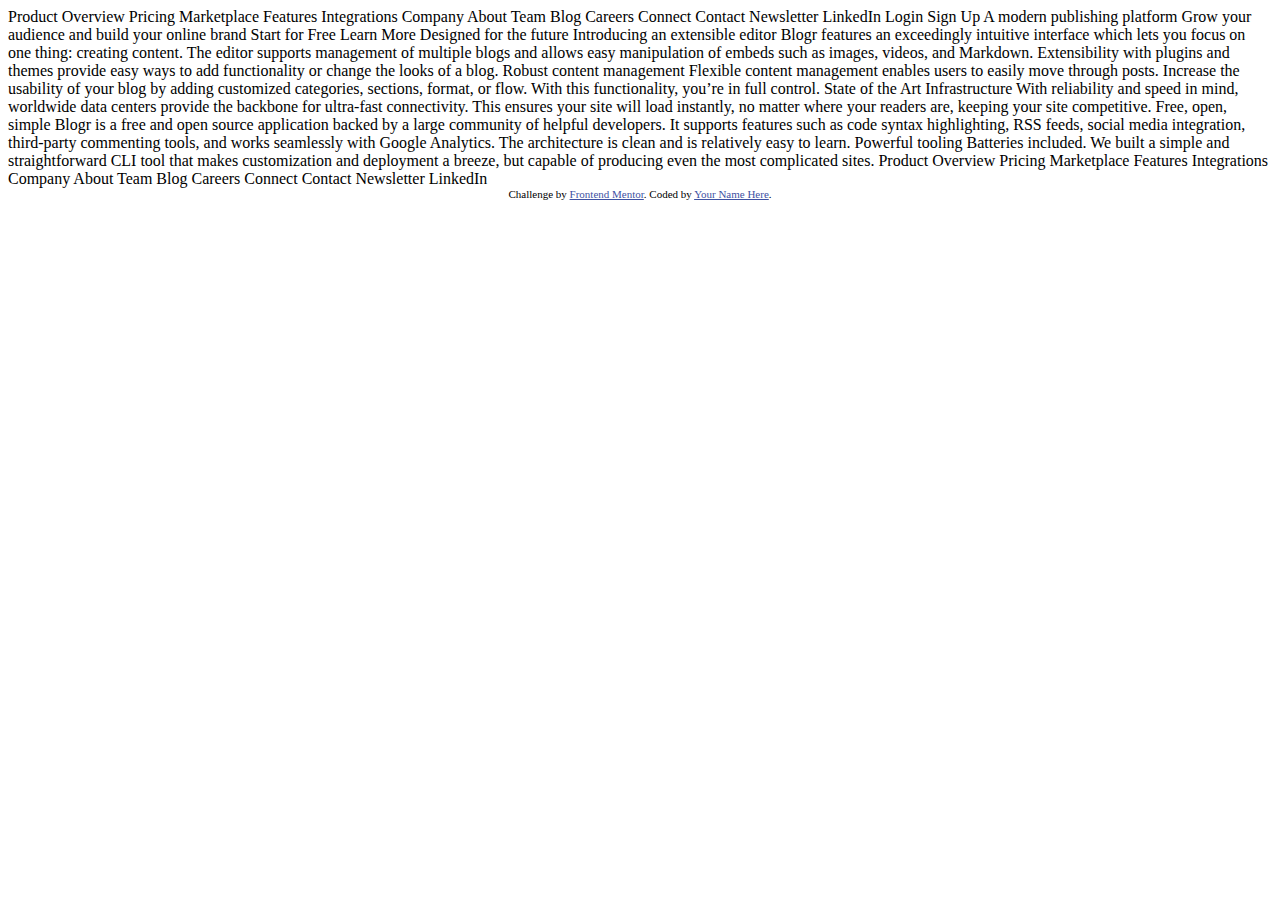
==== index.html @ 07441220 "Initial commit" ====
<!DOCTYPE html>
<html lang="en">
<head>
  <meta charset="UTF-8">
  <meta name="viewport" content="width=device-width, initial-scale=1.0"> <!-- displays site properly based on user's device -->

  <link rel="icon" type="image/png" sizes="32x32" href="./images/favicon-32x32.png">
  
  <title>Frontend Mentor | [Blogr]</title>

  <!-- Feel free to remove these styles or customise in your own stylesheet 👍 -->
  <style>
    .attribution { font-size: 11px; text-align: center; }
    .attribution a { color: hsl(228, 45%, 44%); }
  </style>
</head>
<body>
  Product

  Overview
  Pricing
  Marketplace
  Features
  Integrations

  Company

  About
  Team
  Blog
  Careers

  Connect

  Contact
  Newsletter
  LinkedIn

  Login
  Sign Up

  A modern publishing platform
  Grow your audience and build your online brand

  Start for Free
  Learn More

  Designed for the future

  Introducing an extensible editor
  Blogr features an exceedingly intuitive interface which lets you focus on one thing: creating content. 
  The editor supports management of multiple blogs and allows easy manipulation of embeds such as images, 
  videos, and Markdown. Extensibility with plugins and themes provide easy ways to add functionality or 
  change the looks of a blog.

  Robust content management
  Flexible content management enables users to easily move through posts. Increase the usability of your blog 
  by adding customized categories, sections, format, or flow. With this functionality, you’re in full control.

  State of the Art Infrastructure
  With reliability and speed in mind, worldwide data centers provide the backbone for ultra-fast connectivity. 
  This ensures your site will load instantly, no matter where your readers are, keeping your site competitive.

  Free, open, simple
  Blogr is a free and open source application backed by a large community of helpful developers. It supports 
  features such as code syntax highlighting, RSS feeds, social media integration, third-party commenting tools, 
  and works seamlessly with Google Analytics. The architecture is clean and is relatively easy to learn.

  Powerful tooling
  Batteries included. We built a simple and straightforward CLI tool that makes customization and deployment a breeze, but
  capable of producing even the most complicated sites.

  Product

  Overview
  Pricing
  Marketplace
  Features
  Integrations

  Company

  About
  Team
  Blog
  Careers

  Connect
  
  Contact
  Newsletter
  LinkedIn

  <div class="attribution">
    Challenge by <a href="https://www.frontendmentor.io?ref=challenge" target="_blank">Frontend Mentor</a>. 
    Coded by <a href="#">Your Name Here</a>.
  </div>
</body>
</html>
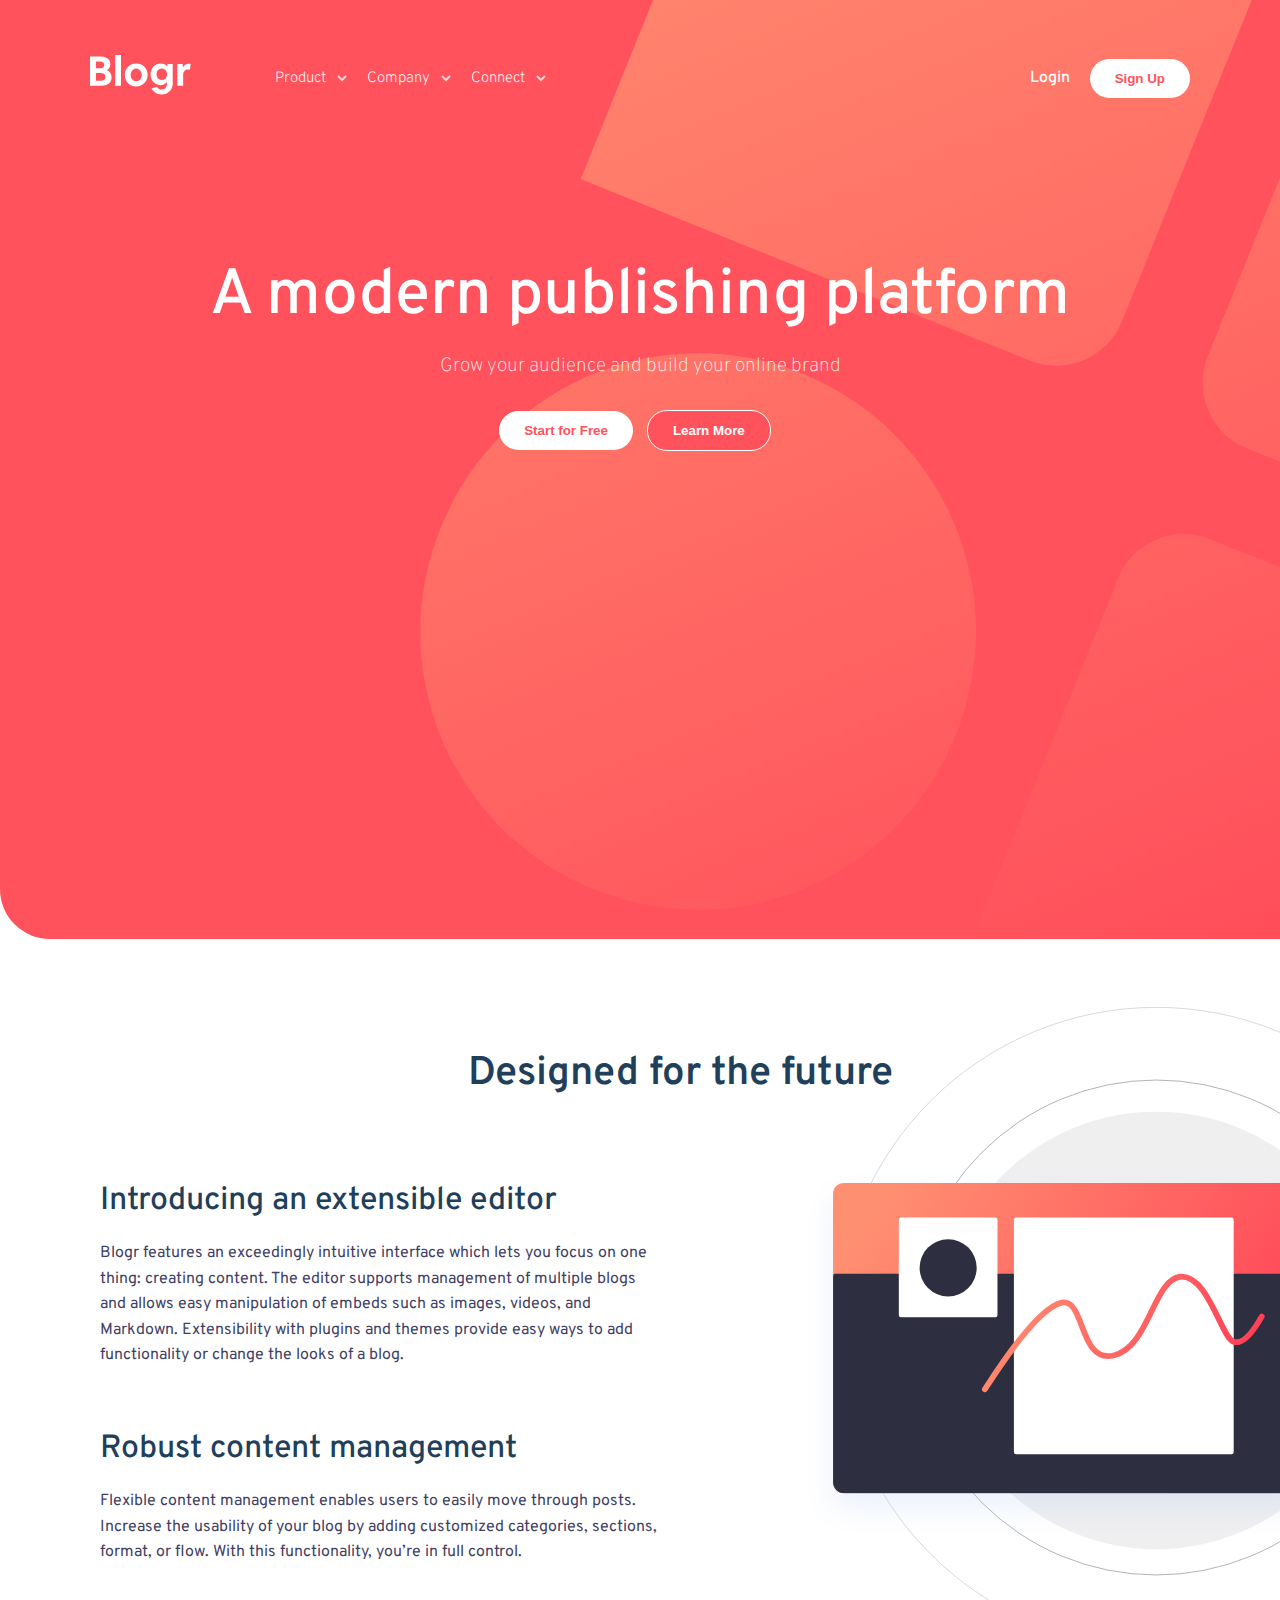
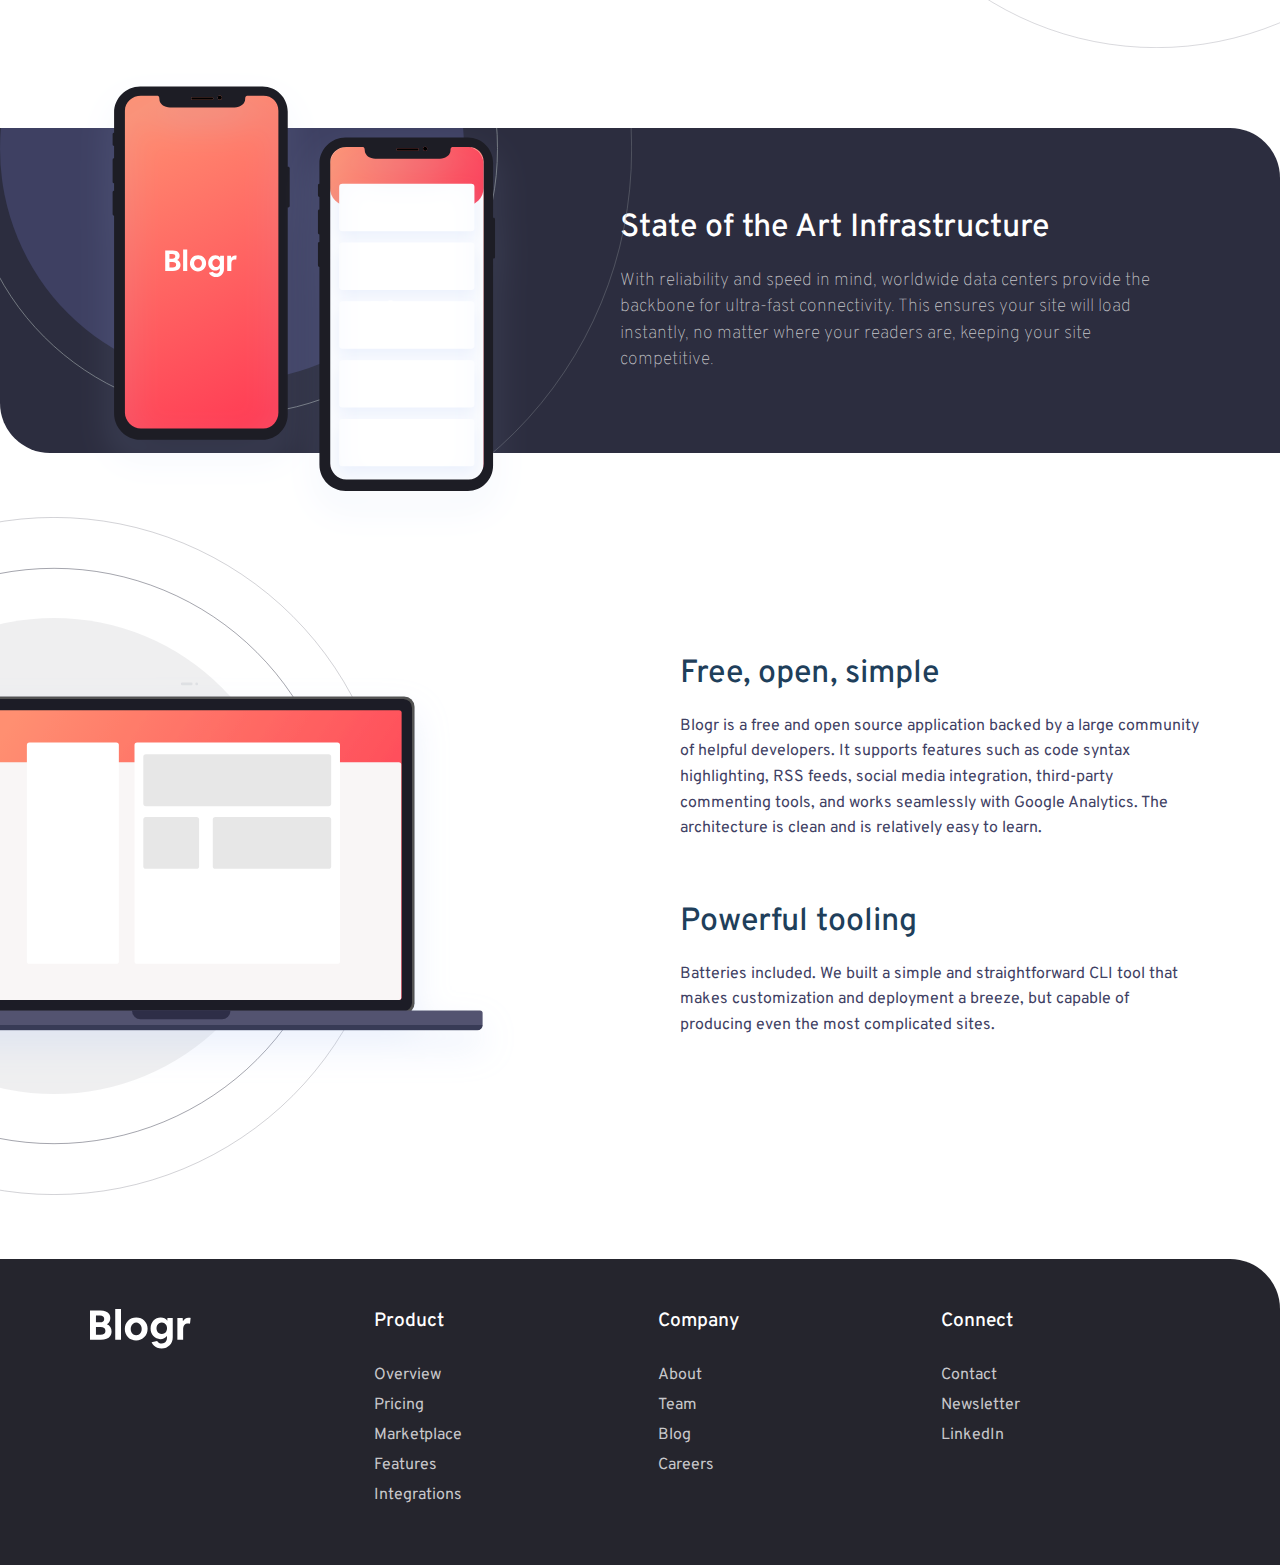
==== commit 64074381: "Rename home.html to index.html" ====
--- a/index.html
+++ b/index.html
@@ -1,99 +1,228 @@
 <!DOCTYPE html>
 <html lang="en">
+
 <head>
-  <meta charset="UTF-8">
-  <meta name="viewport" content="width=device-width, initial-scale=1.0"> <!-- displays site properly based on user's device -->
-
-  <link rel="icon" type="image/png" sizes="32x32" href="./images/favicon-32x32.png">
-  
-  <title>Frontend Mentor | [Blogr]</title>
-
-  <!-- Feel free to remove these styles or customise in your own stylesheet 👍 -->
-  <style>
-    .attribution { font-size: 11px; text-align: center; }
-    .attribution a { color: hsl(228, 45%, 44%); }
-  </style>
+    <meta charset="UTF-8">
+    <meta name="viewport" content="width=device-width, initial-scale=1.0">
+    <title>Document</title>
+    <link rel="stylesheet" href="style.css">
 </head>
+
 <body>
-  Product
-
-  Overview
-  Pricing
-  Marketplace
-  Features
-  Integrations
-
-  Company
-
-  About
-  Team
-  Blog
-  Careers
-
-  Connect
-
-  Contact
-  Newsletter
-  LinkedIn
-
-  Login
-  Sign Up
-
-  A modern publishing platform
-  Grow your audience and build your online brand
-
-  Start for Free
-  Learn More
-
-  Designed for the future
-
-  Introducing an extensible editor
-  Blogr features an exceedingly intuitive interface which lets you focus on one thing: creating content. 
-  The editor supports management of multiple blogs and allows easy manipulation of embeds such as images, 
-  videos, and Markdown. Extensibility with plugins and themes provide easy ways to add functionality or 
-  change the looks of a blog.
-
-  Robust content management
-  Flexible content management enables users to easily move through posts. Increase the usability of your blog 
-  by adding customized categories, sections, format, or flow. With this functionality, you’re in full control.
-
-  State of the Art Infrastructure
-  With reliability and speed in mind, worldwide data centers provide the backbone for ultra-fast connectivity. 
-  This ensures your site will load instantly, no matter where your readers are, keeping your site competitive.
-
-  Free, open, simple
-  Blogr is a free and open source application backed by a large community of helpful developers. It supports 
-  features such as code syntax highlighting, RSS feeds, social media integration, third-party commenting tools, 
-  and works seamlessly with Google Analytics. The architecture is clean and is relatively easy to learn.
-
-  Powerful tooling
-  Batteries included. We built a simple and straightforward CLI tool that makes customization and deployment a breeze, but
-  capable of producing even the most complicated sites.
-
-  Product
-
-  Overview
-  Pricing
-  Marketplace
-  Features
-  Integrations
-
-  Company
-
-  About
-  Team
-  Blog
-  Careers
-
-  Connect
-  
-  Contact
-  Newsletter
-  LinkedIn
-
-  <div class="attribution">
-    Challenge by <a href="https://www.frontendmentor.io?ref=challenge" target="_blank">Frontend Mentor</a>. 
-    Coded by <a href="#">Your Name Here</a>.
-  </div>
+
+<!-- Navbar and Hero Section -->
+    <div class="hero-img">
+
+        <!-- Navbar  -->
+        <header class="header">
+            <nav class="container1">
+                <div class="nav">
+
+                    <!-- logo -->
+                    <div class="logo">
+                        <img src="./images/logo.svg" alt="Logo" class="logo-img">
+                    </div>
+
+
+                    <!-- Navigation links -->
+                    <div class="nav-links">
+                        <ul class="nav-list">
+                            <li class="nav-item">Product <img src="./images/icon-arrow-light.svg" alt="Arrow"></li>
+                            <li class="nav-item">Company <img src="./images/icon-arrow-light.svg" alt="Arrow"></li>
+                            <li class="nav-item">Connect <img src="./images/icon-arrow-light.svg" alt="Arrow"></li>
+                        </ul>
+                    </div>
+
+                    <!-- Auth button -->
+                    <div class="auth-btn">
+                        <p class="login-text">Login</p>
+                        <button class="btn" type="submit">Sign Up</button>
+                    </div>
+
+
+                </div>
+                 <!-- Menu icon -->
+                 <div class="hamburger">
+                    <div class="hamburger-logo">
+                        <img src="./images/logo.svg" alt="">
+                    </div>
+                    <div class="hamburger-icon">
+                        <img src="./images/icon-hamburger.svg" alt="">
+                    </div>
+                </div>
+            </nav>
+        </header>
+
+        <!-- Hero Section -->
+        <section>
+            <div class="hero">
+                <div class="container1">
+                    <div class="hero-part">
+                        <h1>A modern publishing platform</h1>
+                        <p>Grow your audience and build your online brand</p>
+                    </div>
+                    <div class="btn-hero">
+                        <button class="btn" type="submit">Start for Free</button>
+                        <button class="btn-learn" type="submit">Learn More</button>
+                    </div>
+                </div>
+            </div>
+        </section>
+    </div>
+
+    <!-- Design Section -->
+    <section>
+        <div class="design">
+            <div class="container2">
+                <div class="design-main">
+                    <h1>Designed for the future</h1>
+                    <div class="design-part">
+
+                        <!-- Left Part -->
+                        <div class="design-left">
+                            <h2>Introducing an extensible editor</h2>
+                            <p> Blogr features an exceedingly intuitive interface which lets you focus on one thing:
+                                creating content.
+                                The editor supports management of multiple blogs and allows easy manipulation of embeds
+                                such
+                                as images,
+                                videos, and Markdown. Extensibility with plugins and themes provide easy ways to add
+                                functionality or
+                                change the looks of a blog.</p>
+                            <br>
+                            <br>
+                            <h2>Robust content management</h2>
+                            <p>Flexible content management enables users to easily move through posts. Increase the
+                                usability of your blog
+                                by adding customized categories, sections, format, or flow. With this functionality,
+                                you’re
+                                in full control.</p>
+                        </div>
+
+                        <!-- Right Part -->
+                        <div class="design-right">
+                            <img class="design-right-desktop" src="./images/illustration-editor-desktop.svg" alt="">
+                            <img class="design-right-mobile" src="./images/illustration-editor-mobile.svg" alt="">
+                        </div>
+
+                    </div>
+                </div>
+            </div>
+        </div>
+    </section>
+
+    <!-- Infra Section -->
+    <section class="section-infra">
+        <div class="infra">
+            <div class="container">
+                <div class="infra-part">
+
+                    <div class="infra-img2">
+                        <img src="./images/illustration-phones.svg" alt="">
+                    </div>
+                    <div class="infra-left">
+                        <div class="infra-img1">
+                            <img src="./images/bg-pattern-circles.svg" alt="">
+                        </div>
+                    </div>
+
+                    <div class="infra-right">
+                        <h1>State of the Art Infrastructure</h1>
+                        <p>With reliability and speed in mind, worldwide data centers provide the backbone for
+                            ultra-fast
+                            connectivity. This ensures your site will load instantly, no matter where your readers are,
+                            keeping your site competitive.</p>
+                    </div>
+                </div>
+            </div>
+        </div>
+    </section>
+
+    <!-- Design1 Section -->
+    <section>
+        <div class="design1">
+            <div class="container2">
+                <div class="design-main1">
+                   
+                    <div class="design-part1">
+
+                        <!-- Left Part -->
+                        <div class="design-left1">
+                            <img class="design-left1-desktop" src="./images/illustration-laptop-desktop.svg" alt="">
+                            <img class="design-left1-mobile" src="./images/illustration-laptop-mobile.svg" alt="">
+                        </div>
+
+                        <!-- Right Part -->
+                        <div class="design-right1">
+                            <h2>Free, open, simple</h2>
+                            <p>Blogr is a free and open source application backed by a large community of helpful
+                                developers. It supports
+                                features such as code syntax highlighting, RSS feeds, social media integration,
+                                third-party commenting tools,
+                                and works seamlessly with Google Analytics. The architecture is clean and is relatively
+                                easy to learn.</p>
+                            <br>
+                            <br>
+                            <h2>Powerful tooling</h2>
+                            <p>Batteries included. We built a simple and straightforward CLI tool that makes
+                                customization and deployment a breeze, but
+                                capable of producing even the most complicated sites.</p>
+                        </div>
+                        
+                    </div>
+                </div>
+            </div>
+        </div>
+    </section>
+
+    <!-- footer section -->
+    <footer class="footer">
+        <div class="container1">
+            <div class="footer-part">
+
+                <!-- Logo -->
+                <div class="footer-brand">
+                    <a class="navbar-brand text-white" href="#"><img src="./images/logo.svg" alt="Logo"></a>
+                </div>
+
+                <!-- Product links -->
+                <div class="footer-links">
+                    <h5 class="footer-title">Product</h5>
+                    <ul class="footer-list">
+                        <li><a href="#" class="footer-link">Overview</a></li>
+                        <li><a href="#" class="footer-link">Pricing</a></li>
+                        <li><a href="#" class="footer-link">Marketplace</a></li>
+                        <li><a href="#" class="footer-link">Features</a></li>
+                        <li><a href="#" class="footer-link">Integrations</a></li>
+                    </ul>
+                </div>
+
+                <!-- Company links -->
+                <div class="footer-company">
+                    <h5 class="footer-title">Company</h5>
+                    <ul class="footer-list">
+                        <li><a href="#" class="footer-link">About</a></li>
+                        <li><a href="#" class="footer-link">Team</a></li>
+                        <li><a href="#" class="footer-link">Blog</a></li>
+                        <li><a href="#" class="footer-link">Careers</a></li>
+                    </ul>
+                </div>
+
+                <!-- Connect links -->
+                <div class="footer-connect">
+                    <h5 class="footer-title">Connect</h5>
+                    <ul class="footer-list">
+                        <li><a href="#" class="footer-link">Contact</a></li>
+                        <li><a href="#" class="footer-link">Newsletter</a></li>
+                        <li><a href="#" class="footer-link">LinkedIn</a></li>
+                    </ul>
+                </div>
+
+            </div>
+        </div>
+    </footer>
+
+
 </body>
-</html>+
+</html>
--- a/style.css
+++ b/style.css
@@ -0,0 +1,923 @@
+@import url('https://fonts.googleapis.com/css2?family=Overpass:ital,wght@0,100..900;1,100..900&family=Ubuntu:ital,wght@0,300;0,400;0,500;0,700;1,300;1,400;1,500;1,700&display=swap');
+
+* {
+    margin: 0;
+    padding: 0;
+    box-sizing: border-box;
+}
+
+:root {
+
+    /* font family */
+    --primary-font: "Overpass", serif;
+    --secondary-font: "Ubuntu", serif;
+
+    /* Primary colors   */
+    --primary-light-red: hsl(356, 100%, 66%);
+    /* Light red (CTA text) */
+    --secondary-red: hsl(355, 100%, 74%);
+    /* Very light red (CTA hover background) */
+    --dark-blue: hsl(208, 49%, 24%);
+    /* Very dark blue (headings) */
+
+    /* Neutral colors */
+    --neutral-white: hsl(0, 0%, 100%);
+    /* White (text) */
+    --grayish-blue: hsl(240, 2%, 79%);
+    /* Grayish blue (footer text) */
+    --dark-grayish-blue: hsl(207, 13%, 34%);
+    /* Very dark grayish blue (body copy)  */
+    --dark-black-blue: hsl(240, 10%, 16%);
+    /* Very dark black blue (footer background) */
+
+    /* colors */
+    /* Background gradient - Intro/CTA mobile nav */
+    --gradient-red: hsl(13, 100%, 72%);
+    /* Very light red */
+    --gradiant-light-red: hsl(353, 100%, 62%);
+    /* Light red */
+
+    /* Background gradient - body */
+    --bg-gradiant-gray-blue: hsl(237, 17%, 21%);
+    /* Very dark gray blue */
+    --bg-gradiant-desaturated-blue: hsl(237, 23%, 32%);
+    /* Very dark desaturated blue */
+
+}
+
+html,
+body {
+    font-family: var(--primary-font);
+    font-size: 16px;
+}
+
+.hero-img {
+    background-image: url(./images/bg-pattern-intro-desktop.svg);
+    background-repeat: no-repeat;
+    background-position: left;
+    background-attachment: fixed;
+    background-size: 140rem;
+    background-color: var(--primary-light-red);
+    border-bottom-left-radius: 50px;
+}
+
+
+/* ------------------ Navbar ----------------- */
+
+
+.container1 {
+    padding: 20px 40px;
+}
+
+
+.nav {
+    display: flex;
+    justify-content: space-between;
+    align-items: center;
+    padding: 35px 50px;
+}
+
+
+.logo-img {
+    height: 40px;
+}
+
+
+.nav-links {
+    display: flex;
+    align-items: center;
+    margin-left: -25rem;
+}
+
+.nav-list {
+    display: flex;
+    list-style: none;
+    gap: 20px;
+    color: var(--neutral-white);
+}
+
+.nav-item {
+    position: relative;
+    font-size: 15px;
+    font-weight: 200;
+    cursor: pointer;
+    padding: 10px 0;
+}
+
+.nav-item img {
+    margin-left: 8px;
+    transition: transform 0.3s ease;
+}
+
+.nav-item:hover img {
+    transform: rotate(180deg);
+}
+
+.nav-item:hover {
+    text-decoration: underline;
+}
+
+
+.auth-btn {
+    display: flex;
+    align-items: center;
+    gap: 20px;
+}
+
+.login-text {
+    font-size: 1rem;
+    font-weight: 500;
+    cursor: pointer;
+    color: var(--neutral-white);
+}
+
+.login-text:hover {
+    text-decoration: underline;
+}
+
+.btn {
+    padding: 12px 25px;
+    background-color: var(--neutral-white);
+    color: var(--primary-light-red);
+    border: none;
+    border-radius: 20px;
+    font-weight: 600;
+    cursor: pointer;
+    transition: background-color 0.3s ease;
+}
+
+.btn:hover {
+    background-color: var(--secondary-red);
+    color: var(--neutral-white);
+}
+
+
+/* ------------------ Hero section --------------------- */
+
+.hero {
+    width: 100vw;
+    height: 87vh;
+    padding-top: 5rem;
+    text-align: center;
+}
+
+.hero-part {
+    color: var(--neutral-white);
+}
+
+.hero-part h1 {
+    font-size: 4rem;
+    font-weight: 500;
+}
+
+.hero-part p {
+    margin-top: 1rem;
+    font-size: 1.2rem;
+    font-weight: 100;
+}
+
+.btn-hero {
+    margin-top: 2rem;
+}
+
+.btn-learn {
+    padding: 12px 25px;
+    margin: 0 10px;
+    background-color: var(--primary-light-red);
+    color: var(--neutral-white);
+    border: 1px solid var(--neutral-white);
+    border-radius: 20px;
+    font-weight: 600;
+    cursor: pointer;
+    transition: background-color 0.3s ease;
+}
+
+.btn-learn:hover {
+    background-color: var(--neutral-white);
+    color: var(--primary-light-red);
+}
+
+
+
+/* --------------- Design Section ----------------- */
+
+.container2 {
+    width: 100%;
+}
+
+
+.design-main {
+    text-align: center;
+    padding: 110px 0px 80px 80px;
+}
+
+.design-main h1 {
+    font-size: 2.5rem;
+    font-weight: 600;
+    margin-bottom: 20px;
+    color: var(--dark-blue);
+}
+
+.design-part {
+    display: flex;
+    justify-content: space-between;
+    align-items: center;
+    position: relative;
+    flex-wrap: wrap;
+    gap: 40px;
+}
+
+
+.design-left {
+    flex: 1;
+    max-width: 600px;
+    padding: 20px;
+    text-align: left;
+
+}
+
+.design-left h2 {
+    font-size: 2rem;
+    font-weight: 500;
+    margin-bottom: 20px;
+    color: var(--dark-blue);
+}
+
+.design-left p {
+    font-size: 1rem;
+    color: var(--bg-gradiant-desaturated-blue);
+    line-height: 1.6;
+    margin-bottom: 20px;
+}
+
+
+.design-right {
+    position: relative;
+    flex: 1;
+    max-width: 600px;
+    overflow: hidden;
+    display: flex;
+    justify-content: flex-end;
+    height: 100%;
+    margin-top: -7rem;
+}
+
+.design-right img {
+    position: relative;
+    right: -35%;
+    width: 120%;
+    height: auto;
+}
+
+.design-right .design-right-mobile {
+    display: none;
+}
+
+
+/* ------------ Infra Section ------------ */
+
+.section-infra {
+    position: relative;
+}
+
+.infra {
+    background-color: var(--bg-gradiant-gray-blue);
+    overflow: hidden;
+    display: flex;
+    justify-content: center;
+    align-items: center;
+    flex-direction: column;
+    border-top-right-radius: 50px;
+    border-bottom-left-radius: 50px;
+
+}
+
+.container {
+    width: 100%;
+    max-width: 1200px;
+    padding: 60px 40px;
+}
+
+.infra-part {
+    display: flex;
+    justify-content: space-between;
+    align-items: center;
+    flex-wrap: wrap;
+    gap: 20px;
+}
+
+
+.infra-left {
+    position: relative;
+    width: 100vw;
+    max-width: 450px;
+}
+
+.infra-img1 {
+    position: absolute;
+    top: 0;
+    left: 0;
+    width: 800px;
+    margin-left: -15.5rem;
+    margin-top: -34rem;
+    z-index: 0;
+}
+
+.infra-img2 {
+    position: absolute;
+    top: 0;
+    left: 1;
+    width: 35%;
+    height: 50%;
+    margin-top: -3.6rem;
+    z-index: 10;
+}
+
+.infra-img1 img {
+    width: 100%;
+    height: auto;
+    object-fit: cover;
+}
+
+.infra-img2 img {
+    width: 100%;
+    height: auto;
+    object-fit: contain;
+}
+
+
+.infra-right {
+    flex: 1;
+    padding: 20px;
+    max-width: 600px;
+    color: var(--neutral-white);
+}
+
+.infra-right h1 {
+    font-size: 2rem;
+    font-weight: 500;
+    margin-bottom: 20px;
+}
+
+.infra-right p {
+    font-size: 1.1rem;
+    font-weight: 100;
+    line-height: 1.5;
+    color: var(--grayish-blue);
+}
+
+
+
+.design-main1 {
+    display: flex;
+    justify-content: center;
+    align-items: center;
+    flex-direction: column;
+}
+
+.design-part1 {
+    display: flex;
+    justify-content: space-between;
+    align-items: center;
+    flex-wrap: wrap;
+}
+
+
+.design-left1 {
+    width: 100%;
+    max-width: 600px;
+    display: flex;
+    justify-content: center;
+}
+
+.design-left1 img {
+    position: relative;
+    left: -34%;
+    max-width: 140%;
+    height: auto;
+    padding: 4rem 0rem;
+}
+
+.design-left1 .design-left1-mobile {
+    display: none;
+}
+
+
+.design-right1 {
+    flex: 1;
+    max-width: 600px;
+    padding: 40px;
+}
+
+.design-right1 h2 {
+    font-size: 2rem;
+    font-weight: 500;
+    margin-bottom: 20px;
+    color: var(--dark-blue);
+}
+
+.design-right1 p {
+    font-size: 1rem;
+    color: var(--bg-gradiant-desaturated-blue);
+    line-height: 1.6;
+    margin-bottom: 20px;
+}
+
+
+
+/* --------------- footer part ------------- */
+
+.footer {
+    color: var(--grayish-blue);
+    background-color: var(--dark-black-blue);
+    padding: 30px 15px;
+    padding-left: 50px;
+    border-top-right-radius: 50px;
+}
+
+.footer-part {
+    display: flex;
+    flex-wrap: wrap;
+    justify-content: space-between;
+}
+
+.footer-brand {
+    flex: 1;
+    margin-bottom: 20px;
+}
+
+.footer-links,
+.footer-connect,
+.footer-company {
+    flex: 1;
+}
+
+.footer-title {
+    font-size: 1.2rem;
+    font-weight: 500;
+    margin-bottom: 2rem;
+    color: var(--neutral-white);
+}
+
+.footer-list {
+    list-style: none;
+    padding: 0;
+}
+
+.footer-list li {
+    margin: 10px 0;
+}
+
+.footer-link {
+    font-size: 1rem;
+    color: var(--grayish-blue);
+    text-decoration: none;
+    transition: color 0.3s ease, scale 0.3s ease;
+}
+
+.footer-link:hover {
+    color: var(--neutral-white);
+    text-decoration: underline;
+}
+
+
+.hamburger {
+    display: none;
+}
+
+
+/* --------------- Responsive Design ----------------- */
+
+
+@media (max-width:1200px) {
+
+    /* Navbar Section */
+
+    .nav-links {
+        margin-left: -5rem;
+    }
+
+
+    /* Design Section */
+    .design-main {
+        padding-left: 0;
+
+    }
+
+    .design-part {
+        flex-direction: column-reverse;
+        align-items: center;
+    }
+
+    .design-left {
+        max-width: 90%;
+        text-align: center;
+    }
+
+    .design-right {
+        max-width: 60%;
+        margin-top: 20px;
+        text-align: center;
+        justify-content: center;
+        height: auto;
+    }
+
+    .design-right img {
+        position: relative;
+        right: 0;
+        width: 80%;
+        height: auto;
+    }
+
+    /* Infra Section */
+
+    .infra-left {
+        max-width: 50%;
+        margin-bottom: 20px;
+    }
+
+    .infra-right {
+        max-width: 100%;
+        padding: 20px;
+    }
+
+
+    /* Design Section */
+    .design-part1 {
+        flex-direction: column;
+        align-items: center;
+    }
+
+    .design-left1 {
+        max-width: 80%;
+        margin-bottom: 20px;
+    }
+
+    .design-left1 img {
+        position: relative;
+        top: 10;
+        left: 0;
+        max-width: 80%;
+        height: auto;
+    }
+
+
+    .design-right1 {
+        max-width: 90%;
+        text-align: center;
+    }
+
+    .design-right1 h2 {
+        font-size: 2rem;
+    }
+
+    .design-right1 p {
+        font-size: 1rem;
+    }
+
+
+}
+
+
+@media (max-width: 768px) {
+
+    /* Navbar Section */
+    .nav-links,
+    .auth-btn,
+    .logo-img {
+        display: none;
+    }
+
+    .hamburger {
+        display: flex;
+        justify-content: space-between;
+        align-items: center;
+        padding: 0px 20px 0px 20px;
+        cursor: pointer;
+    }
+
+    .hamburger-icon:hover {
+        scale: 0.9;
+    }
+
+    .nav-list {
+        flex-direction: column;
+        gap: 10px;
+        margin-bottom: 20px;
+    }
+
+    .nav-links {
+        margin-left: 0;
+    }
+
+    .auth-btn {
+        width: 100%;
+        justify-content: space-between;
+        margin-top: 20px;
+    }
+
+    /* Hero Scection */
+
+    .btn {
+        width: 100%;
+        padding: 12px 0;
+    }
+
+    .btn-hero {
+        display: flex;
+        justify-content: center;
+    }
+
+    .btn-hero .btn {
+        width: 120px;
+    }
+
+    /* Design Section */
+
+    .design{
+        padding-bottom: 6rem;
+    }
+
+    .design-left h2 {
+        font-size: 1.75rem;
+    }
+
+    .design-left p {
+        font-size: 1rem;
+    }
+
+    .design-part {
+        gap: 30px;
+        padding: 0px 40px;
+    }
+
+    .design-left {
+        max-width: 100%;
+    }
+
+    .design-right {
+        max-width: 100%;
+    }
+
+    .design-right img {
+        width: 100%;
+        right: 0;
+        position: relative;
+    }
+
+
+    /* Design1 Section */
+
+    .design-left1 img {
+        max-width: 100%;
+
+    }
+
+    .design-right1 h2 {
+        font-size: 1.75rem;
+    }
+
+    .design-right1 p {
+        font-size: 1rem;
+    }
+
+    .design-part1 {
+        flex-direction: column;
+        align-items: center;
+        gap: 30px;
+    }
+
+    /* Infra Section */
+
+    .infra-right h1 {
+        font-size: 2rem;
+    }
+
+    .infra-right p {
+        font-size: 1rem;
+    }
+
+    .infra-img2 img {
+        max-width: 100%;
+        height: auto;
+        margin-top: -5rem;
+    }
+
+    .infra-img1 img{
+        max-width: 80%;
+        height: auto;
+    }
+
+    .infra-left {
+        max-width: 100%;
+        margin-bottom: 20px;
+    }
+
+    .infra-part {
+        flex-direction: column;
+        align-items: center;
+    }
+
+}
+
+
+@media (max-width:480px) {
+
+    /* Hamburger */
+    .hamburger {
+        margin-top: -1rem;
+        padding: 0px;
+    }
+
+    /* Hero Section */
+    .hero-img {
+        background-image: url(./images/bg-pattern-intro-mobile.svg);
+        background-position: center;
+        background-size: 100rem;
+    }
+
+
+    .hero {
+        width: 100vw;
+        height: 80vh;
+        padding-top: 5rem;
+        text-align: center;
+    }
+
+
+    .hero-part h1 {
+        font-size: 2.2rem;
+    }
+
+    .btn-hero .btn {
+        font-size: 1rem;
+    }
+
+    .btn-hero .btn-learn {
+        font-size: 1rem;
+    }
+
+
+    /* Infra Section */
+
+    .infra-img1 img {
+        max-width: 96%;
+        height: auto;
+    }
+
+    .infra-img2 {
+        width: 100%;
+        text-align: center;
+        margin-top: -11rem;
+    }
+
+    .infra-right {
+        max-width: 100%;
+        margin-top: 50px;
+        padding: 0;
+        text-align: center;
+    }
+
+    .infra-right h1 {
+        font-size: 10rem;
+    }
+
+    .infra-right p {
+        font-size: 5rem;
+    }
+
+    .infra-right {
+        padding: 0px;
+        line-height: 1.5;
+    }
+
+    .infra-right h1 {
+        font-size: 2rem;
+    }
+
+    .infra-right p {
+        font-size: 1rem;
+    }
+
+    .infra-part {
+        padding: 0px 0px 15px 0px;
+    }
+
+    .infra-left {
+        margin-bottom: 20px;
+    }
+
+    .container {
+        padding: 60px 25px;
+    }
+
+    .container1 {
+        padding: 20px 20px;
+    }
+
+    /* Footer Section */
+    .footer {
+        padding-left: 15px;
+    }
+
+    .footer-part {
+        display: grid;
+        grid-template-columns: 1fr;
+        font-weight: 500;
+        text-align: center;
+    }
+
+    .footer-title {
+        font-size: 1.5rem;
+    }
+
+    .footer-brand {
+        padding-bottom: 20px;
+    }
+
+    .footer-link {
+        font-size: 1rem;
+        padding-bottom: 20px;
+    }
+
+    .footer-company,
+    .footer-connect {
+        padding-top: 2rem;
+    }
+
+
+    /* Design Part */
+    .design{
+        margin-bottom: 8rem;
+    }
+
+    .design-main h1 {
+        font-size: 1.8rem;
+        font-weight: 500;
+    }
+
+    .design-left h2 {
+        font-size: 1.5rem;
+    }
+
+    .design-left p {
+        font-size: 0.875rem;
+    }
+
+    .design-part {
+        gap: 20px;
+        padding: 0px;
+    }
+
+    .design-left {
+        max-width: 100%;
+    }
+
+    .design-right img {
+        width: 100%;
+        right: 0;
+        position: relative;
+    }
+
+    .design-right .design-right-desktop {
+        display: none;
+    }
+
+    .design-right .design-right-mobile {
+        display: block;
+    }
+
+    /* Design1 Section */
+    .design1 .container1 {
+        padding: 0px;
+    }
+
+    .design-right1 {
+        padding: 0px;
+    }
+
+    .design-right1 h2 {
+        font-size: 1.5rem;
+    }
+
+    .design-right1 p {
+        font-size: 0.875rem;
+    }
+
+    .design-part1 {
+        padding: 0px 0px 50px 0px;
+    }
+
+    .design-left1 img {
+        max-width: 100%;
+    }
+
+    .design-left1 .design-left1-desktop {
+        display: none;
+    }
+
+    .design-left1 .design-left1-mobile {
+        display: block;
+    }
+
+}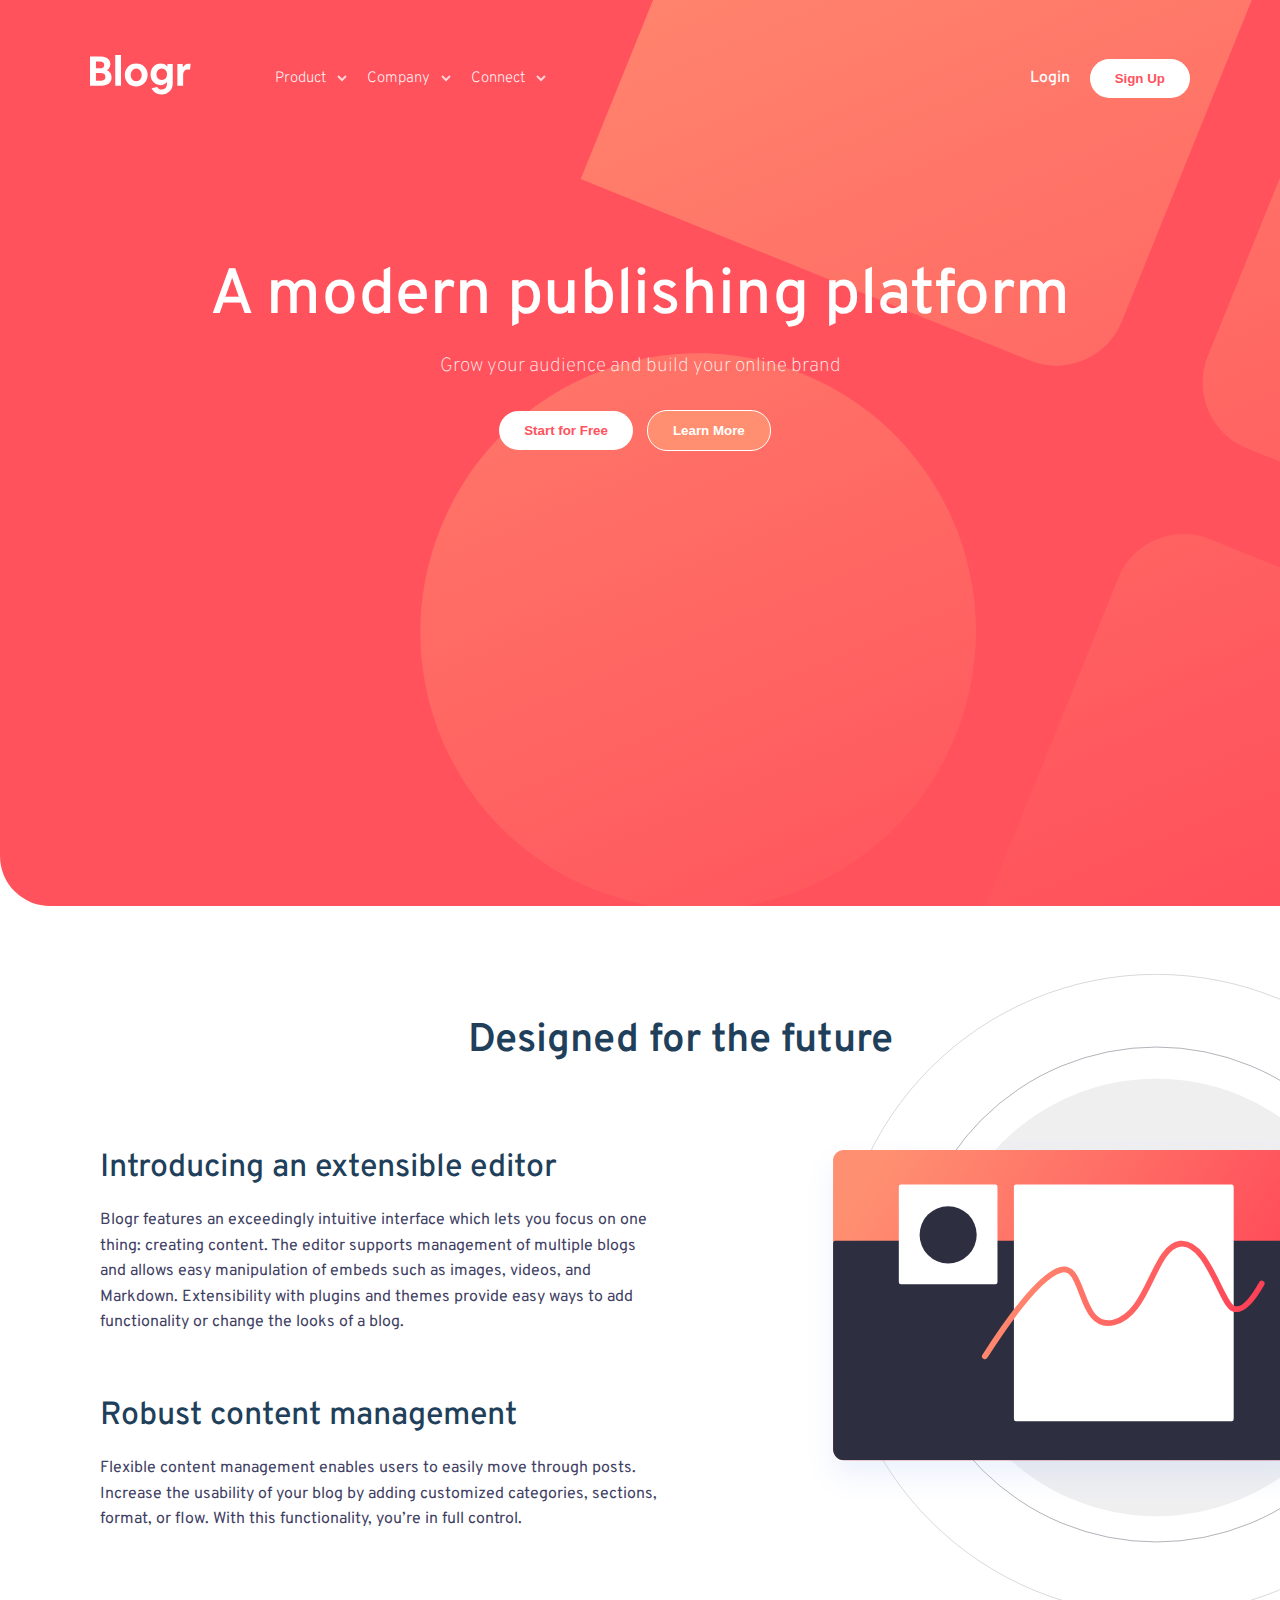
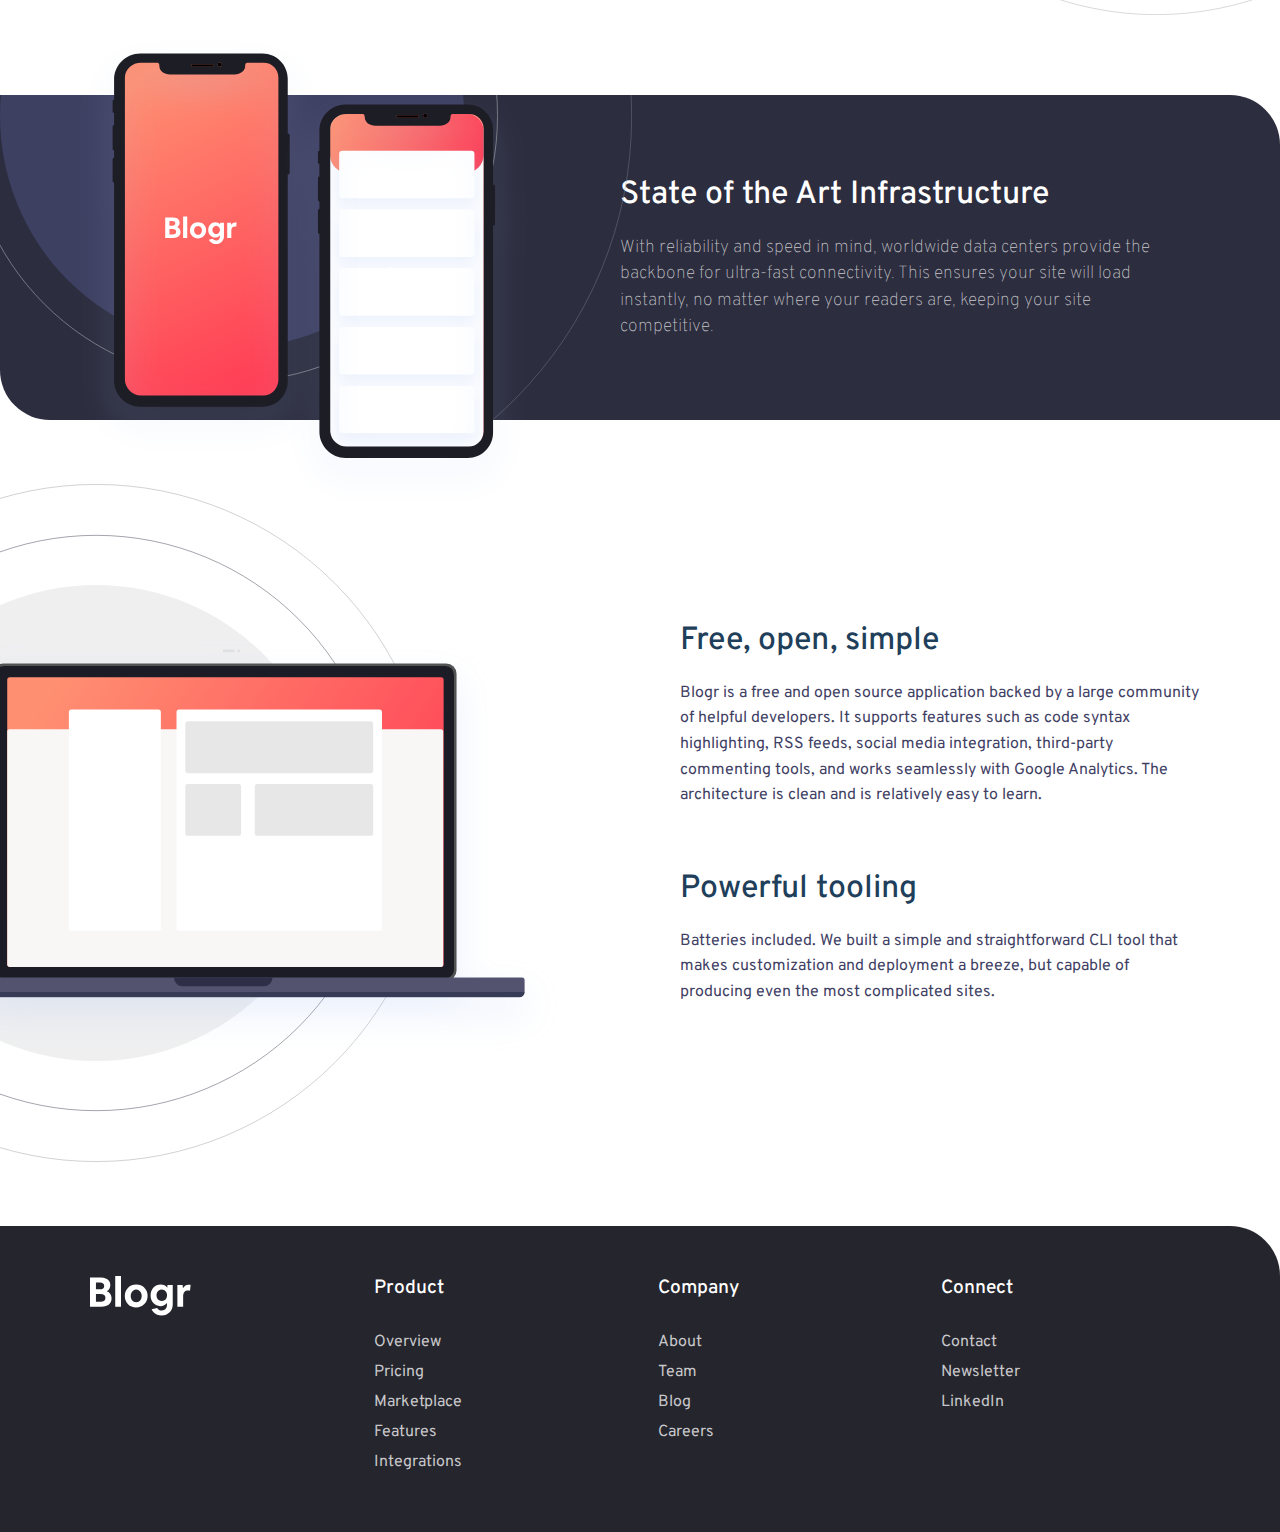
==== commit ee0c6718: "space resolve" ====
--- a/index.html
+++ b/index.html
@@ -4,7 +4,7 @@
 <head>
     <meta charset="UTF-8">
     <meta name="viewport" content="width=device-width, initial-scale=1.0">
-    <title>Document</title>
+    <title>BLOGR</title>
     <link rel="stylesheet" href="style.css">
 </head>
 
@@ -225,4 +225,4 @@
 
 </body>
 
-</html>
+</html>--- a/style.css
+++ b/style.css
@@ -156,7 +156,7 @@
 
 .hero {
     width: 100vw;
-    height: 87vh;
+    height: calc(100vh - 150px);
     padding-top: 5rem;
     text-align: center;
 }
@@ -183,7 +183,7 @@
 .btn-learn {
     padding: 12px 25px;
     margin: 0 10px;
-    background-color: var(--primary-light-red);
+    background-color: var(--gradient-red);
     color: var(--neutral-white);
     border: 1px solid var(--neutral-white);
     border-radius: 20px;
@@ -392,7 +392,7 @@
 
 .design-left1 img {
     position: relative;
-    left: -34%;
+    left: -27%;
     max-width: 140%;
     height: auto;
     padding: 4rem 0rem;
@@ -549,15 +549,14 @@
     }
 
     .design-left1 {
-        max-width: 80%;
+        max-width: 100%;
         margin-bottom: 20px;
     }
 
     .design-left1 img {
         position: relative;
-        top: 10;
         left: 0;
-        max-width: 80%;
+        max-width: 60%;
         height: auto;
     }
 
@@ -667,10 +666,12 @@
 
 
     /* Design1 Section */
+    .design-left1{
+        margin-left: 2rem;
+    }
 
     .design-left1 img {
         max-width: 100%;
-
     }
 
     .design-right1 h2 {
@@ -684,7 +685,6 @@
     .design-part1 {
         flex-direction: column;
         align-items: center;
-        gap: 30px;
     }
 
     /* Infra Section */
@@ -908,8 +908,13 @@
         padding: 0px 0px 50px 0px;
     }
 
+    .design-left1{
+        margin-left: 0rem;
+    }
+   
     .design-left1 img {
-        max-width: 100%;
+        max-width: 120%;
+        padding: 2rem 0rem;
     }
 
     .design-left1 .design-left1-desktop {
